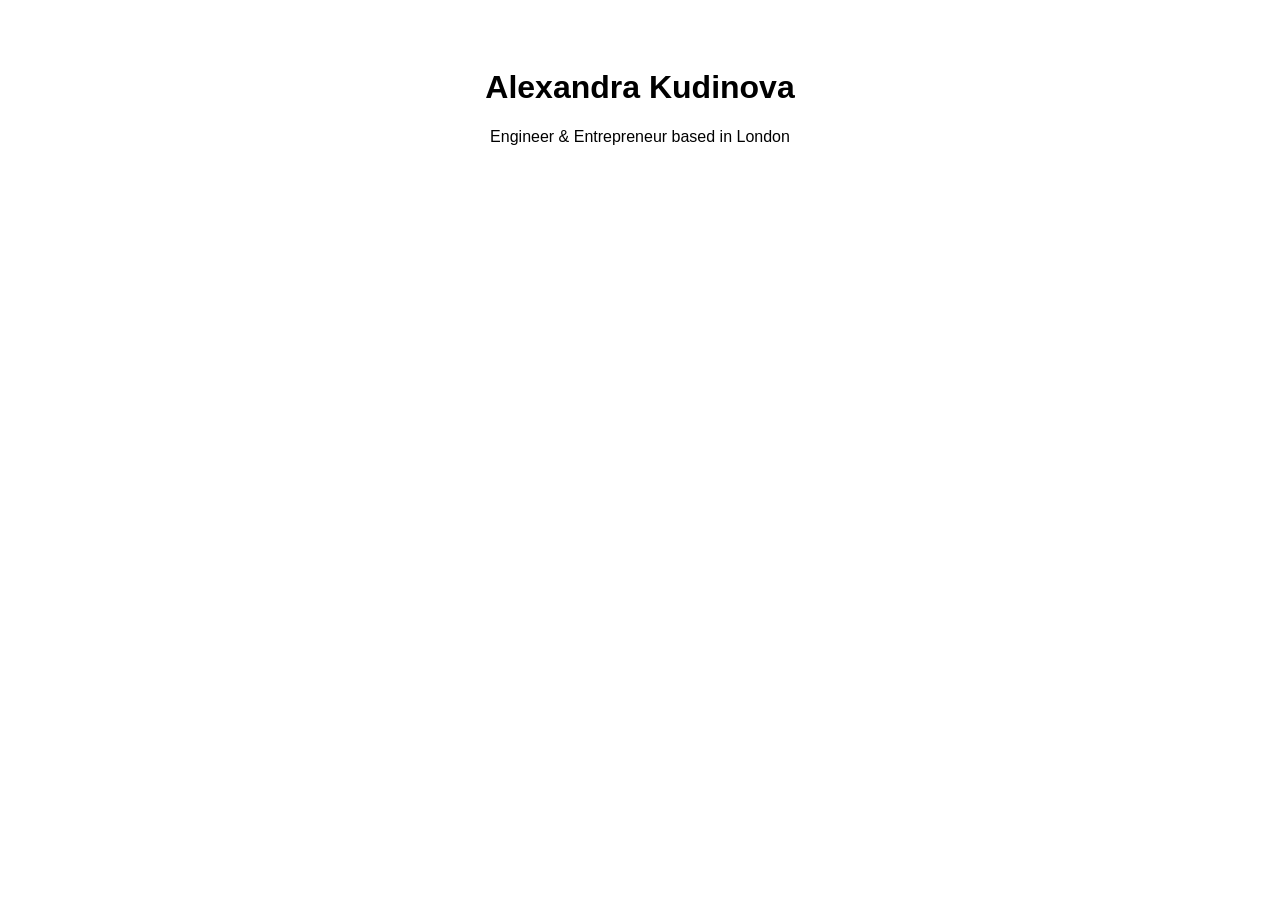
==== index.html @ 19066bff "f" ====
<!DOCTYPE html>
<html lang="en">
  <head>
    <meta charset="UTF-8" />
    <meta name="viewport" content="width=device-width, initial-scale=1.0" />
    <title>Alexandra Kudinova Portfolio</title>
    <link rel="stylesheet" href="style.css" />
  </head>

  <body>
    <h1>Alexandra Kudinova</h1>
    <p>Engineer & Entrepreneur based in London</p>
  </body>
</html>
---- style.css ----
body {
  font-family: Arial, sans-serif;
  text-align: center;
  padding: 40px;
}
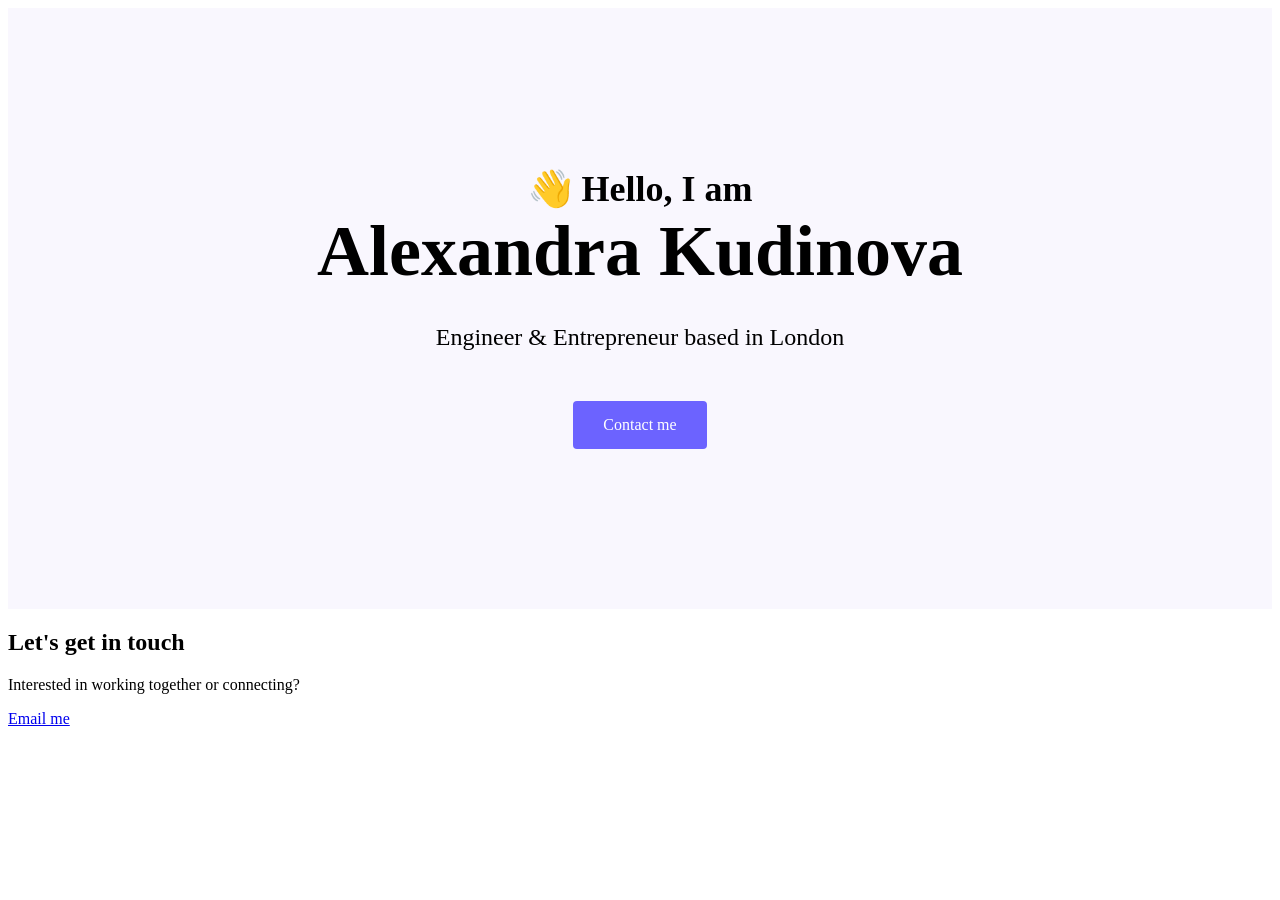
==== commit f4c7dbe1: "hero" ====
--- a/index.html
+++ b/index.html
@@ -3,12 +3,36 @@
   <head>
     <meta charset="UTF-8" />
     <meta name="viewport" content="width=device-width, initial-scale=1.0" />
-    <title>Alexandra Kudinova Portfolio</title>
+
+    <title>Alexandra Kudinova | Engineer & Entrepreneur</title>
+
+    <meta
+      name="description"
+      content="Alexandra Kudinova is an engineer and entrepreneur based in London."
+    />
+
     <link rel="stylesheet" href="style.css" />
   </head>
 
   <body>
-    <h1>Alexandra Kudinova</h1>
-    <p>Engineer & Entrepreneur based in London</p>
+    <section class="hero">
+      <p>👋 Hello, I am</p>
+
+      <h1>Alexandra Kudinova</h1>
+
+      <h2>Engineer & Entrepreneur based in London</h2>
+
+      <a href="#contact" class="btn-branding">Contact me</a>
+    </section>
+
+    <section id="contact">
+      <h2>Let's get in touch</h2>
+
+      <p>
+        Interested in working together or connecting?
+      </p>
+
+      <a href="mailto:hello@example.com">Email me</a>
+    </section>
   </body>
 </html>
--- a/style.css
+++ b/style.css
@@ -1,5 +1,32 @@
-body {
-  font-family: Arial, sans-serif;
+.hero {
+  background: #f9f7fe;
   text-align: center;
-  padding: 40px;
+  padding: 160px 20px;
+}
+
+.hero p {
+  font-size: 36px;
+  font-weight: bold;
+  margin: 0;
+}
+
+.hero h1 {
+  font-size: 72px;
+  margin: 0;
+}
+
+.hero h2 {
+  font-size: 24px;
+  font-weight: normal;
+  line-height: 2;
+}
+
+.btn-branding {
+  background: #6c63ff;
+  color: white;
+  padding: 15px 30px;
+  border-radius: 4px;
+  text-decoration: none;
+  display: inline-block;
+  margin-top: 20px;
 }
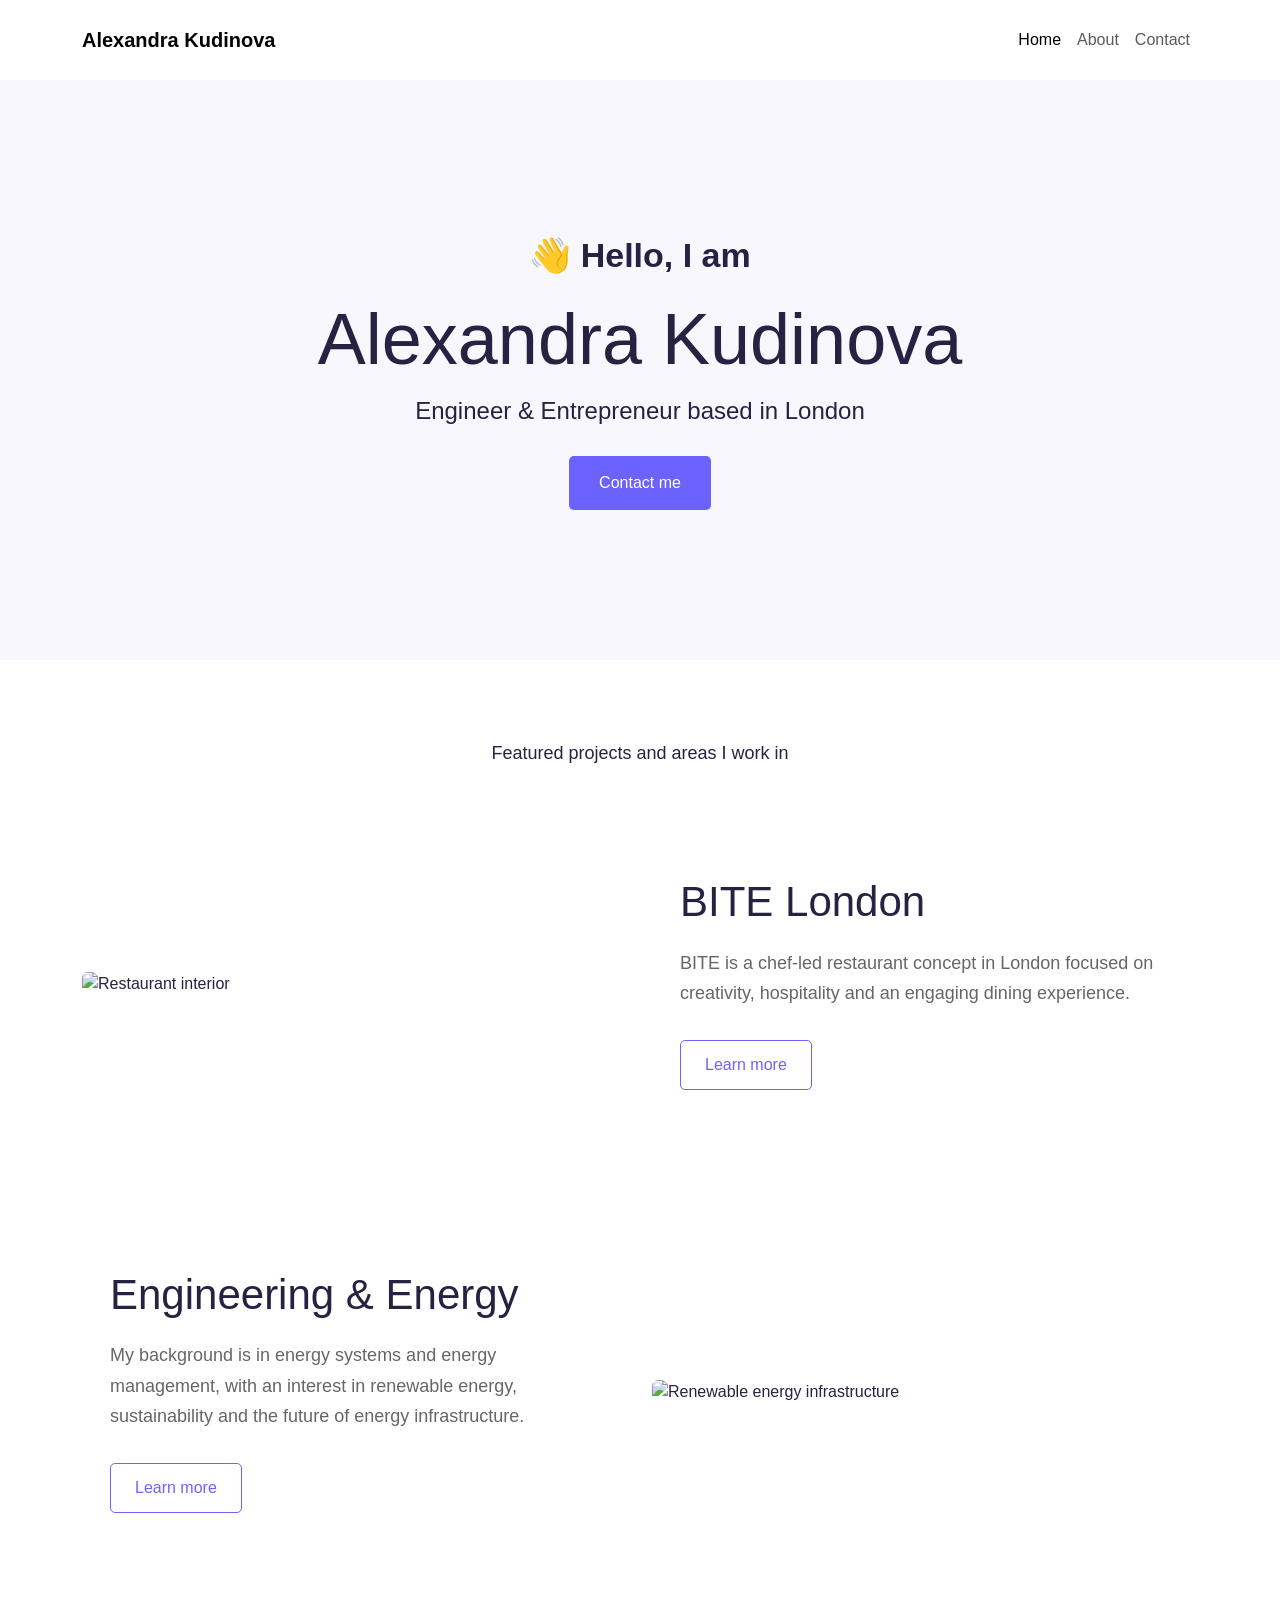
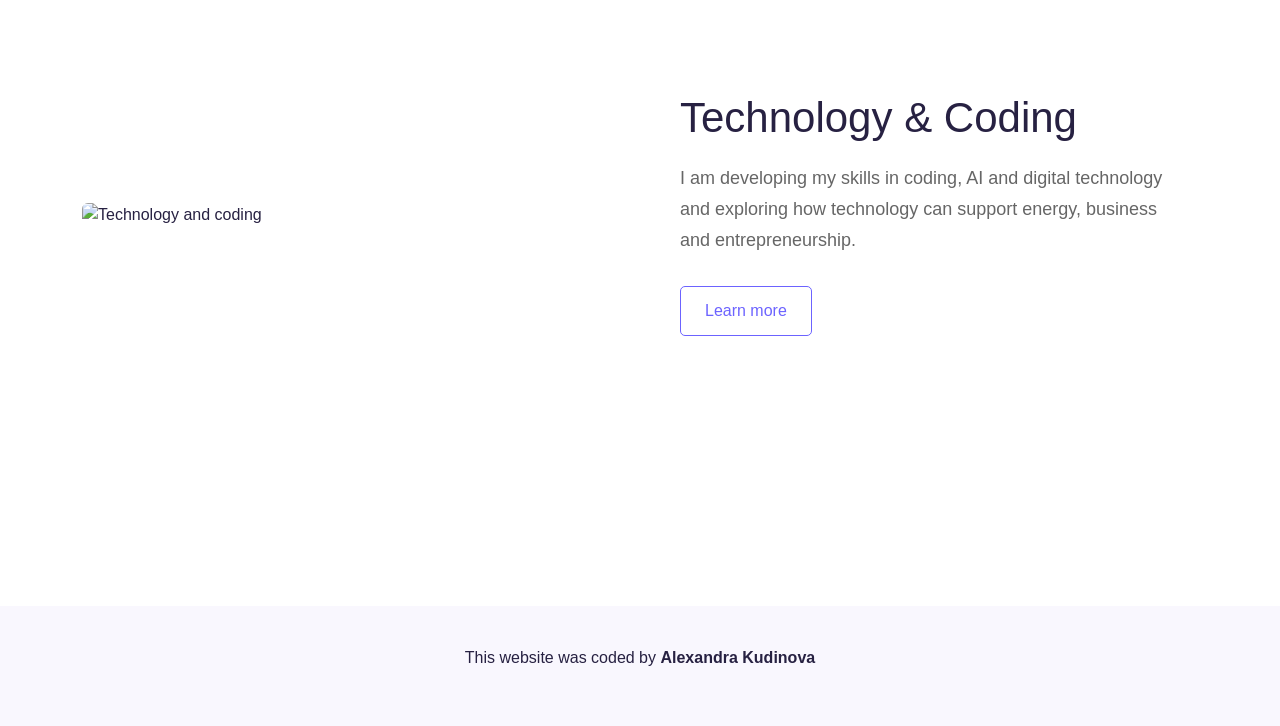
==== commit f200378b: "hero2" ====
--- a/index.html
+++ b/index.html
@@ -8,13 +8,49 @@
 
     <meta
       name="description"
-      content="Alexandra Kudinova is an engineer and entrepreneur based in London."
+      content="Portfolio of Alexandra Kudinova, an engineer and entrepreneur based in London."
+    />
+
+    <link
+      href="https://cdn.jsdelivr.net/npm/bootstrap@5.3.8/dist/css/bootstrap.min.css"
+      rel="stylesheet"
     />
 
     <link rel="stylesheet" href="style.css" />
   </head>
 
   <body>
+    <nav class="navbar navbar-expand-md navbar-light bg-white">
+      <div class="container">
+        <a class="navbar-brand fw-bold" href="index.html">Alexandra Kudinova</a>
+
+        <button
+          class="navbar-toggler"
+          type="button"
+          data-bs-toggle="collapse"
+          data-bs-target="#navbarMenu"
+        >
+          <span class="navbar-toggler-icon"></span>
+        </button>
+
+        <div class="collapse navbar-collapse" id="navbarMenu">
+          <ul class="navbar-nav ms-auto">
+            <li class="nav-item">
+              <a class="nav-link active" href="index.html">Home</a>
+            </li>
+
+            <li class="nav-item">
+              <a class="nav-link" href="about.html">About</a>
+            </li>
+
+            <li class="nav-item">
+              <a class="nav-link" href="contact.html">Contact</a>
+            </li>
+          </ul>
+        </div>
+      </div>
+    </nav>
+
     <section class="hero">
       <p>👋 Hello, I am</p>
 
@@ -22,17 +58,89 @@
 
       <h2>Engineer & Entrepreneur based in London</h2>
 
-      <a href="#contact" class="btn-branding">Contact me</a>
+      <a href="contact.html" class="btn-branding">Contact me</a>
     </section>
 
-    <section id="contact">
-      <h2>Let's get in touch</h2>
-
-      <p>
-        Interested in working together or connecting?
+    <section class="container homepage-content">
+      <p class="text-center featured-intro">
+        Featured projects and areas I work in
       </p>
 
-      <a href="mailto:hello@example.com">Email me</a>
+      <div class="row project-section align-items-center">
+        <div class="col-md-6">
+          <img
+            src="https://images.unsplash.com/photo-1517248135467-4c7edcad34c4"
+            alt="Restaurant interior"
+            class="img-fluid rounded"
+          />
+        </div>
+
+        <div class="col-md-6 project-description">
+          <h2>BITE London</h2>
+
+          <p>
+            BITE is a chef-led restaurant concept in London focused on
+            creativity, hospitality and an engaging dining experience.
+          </p>
+
+          <a href="about.html" class="btn-project">Learn more</a>
+        </div>
+      </div>
+
+      <div class="row project-section align-items-center">
+        <div class="col-md-6 project-description order-2 order-md-1">
+          <h2>Engineering & Energy</h2>
+
+          <p>
+            My background is in energy systems and energy management, with an
+            interest in renewable energy, sustainability and the future of
+            energy infrastructure.
+          </p>
+
+          <a href="about.html" class="btn-project">Learn more</a>
+        </div>
+
+        <div class="col-md-6 order-1 order-md-2">
+          <img
+            src="https://images.unsplash.com/photo-1473341304170-971dccb5ac1e"
+            alt="Renewable energy infrastructure"
+            class="img-fluid rounded"
+          />
+        </div>
+      </div>
+
+      <div class="row project-section align-items-center">
+        <div class="col-md-6">
+          <img
+            src="https://images.unsplash.com/photo-1518770660439-4636190af475"
+            alt="Technology and coding"
+            class="img-fluid rounded"
+          />
+        </div>
+
+        <div class="col-md-6 project-description">
+          <h2>Technology & Coding</h2>
+
+          <p>
+            I am developing my skills in coding, AI and digital technology and
+            exploring how technology can support energy, business and
+            entrepreneurship.
+          </p>
+
+          <a href="about.html" class="btn-project">Learn more</a>
+        </div>
+      </div>
     </section>
+
+    <footer>
+      <p>
+        This website was coded by
+        <strong>Alexandra Kudinova</strong>
+      </p>
+    </footer>
+
+    <script
+      src="https://cdn.jsdelivr.net/npm/bootstrap@5.3.8/dist/js/bootstrap.bundle.min.js"
+    ></script>
   </body>
 </html>
--- a/style.css
+++ b/style.css
@@ -1,32 +1,174 @@
+body {
+  margin: 0;
+  font-family: Arial, sans-serif;
+  color: #272142;
+}
+
+.navbar {
+  padding: 20px 0;
+}
+
 .hero {
   background: #f9f7fe;
   text-align: center;
-  padding: 160px 20px;
+  padding: 150px 20px;
 }
 
 .hero p {
-  font-size: 36px;
+  font-size: 34px;
   font-weight: bold;
   margin: 0;
 }
 
 .hero h1 {
   font-size: 72px;
-  margin: 0;
+  margin: 15px 0;
 }
 
 .hero h2 {
   font-size: 24px;
   font-weight: normal;
-  line-height: 2;
+  margin-bottom: 30px;
 }
 
 .btn-branding {
   background: #6c63ff;
   color: white;
   padding: 15px 30px;
-  border-radius: 4px;
+  border-radius: 5px;
   text-decoration: none;
   display: inline-block;
-  margin-top: 20px;
+}
+
+.homepage-content {
+  padding-top: 80px;
+  padding-bottom: 80px;
+}
+
+.featured-intro {
+  font-size: 18px;
+  margin-bottom: 70px;
+}
+
+.project-section {
+  margin-bottom: 100px;
+}
+
+.project-description {
+  padding: 40px;
+}
+
+.project-description h2 {
+  font-size: 42px;
+  margin-bottom: 20px;
+}
+
+.project-description p {
+  font-size: 18px;
+  line-height: 1.7;
+  color: #666;
+}
+
+.btn-project {
+  display: inline-block;
+  margin-top: 15px;
+  padding: 12px 24px;
+  border: 1px solid #6c63ff;
+  border-radius: 5px;
+  color: #6c63ff;
+  text-decoration: none;
+}
+
+.page-header {
+  background: #f9f7fe;
+  text-align: center;
+  padding: 90px 20px;
+}
+
+.page-header h1 {
+  font-size: 56px;
+}
+
+.page-header p {
+  font-size: 20px;
+}
+
+.about-content {
+  padding-top: 80px;
+  padding-bottom: 80px;
+}
+
+.about-text {
+  padding: 40px;
+}
+
+.about-text h2 {
+  font-size: 40px;
+  margin-bottom: 25px;
+}
+
+.about-text p {
+  font-size: 18px;
+  line-height: 1.7;
+  color: #666;
+}
+
+.contact-page {
+  text-align: center;
+  padding: 80px 20px;
+}
+
+.contact-page h2 {
+  margin-top: 30px;
+}
+
+.contact-page a {
+  color: #6c63ff;
+}
+
+footer {
+  text-align: center;
+  padding: 40px 20px;
+  background: #f9f7fe;
+  margin-top: 50px;
+}
+
+@media (max-width: 768px) {
+  .hero {
+    padding: 80px 20px;
+  }
+
+  .hero h1 {
+    font-size: 42px;
+  }
+
+  .hero p {
+    font-size: 25px;
+  }
+
+  .hero h2 {
+    font-size: 19px;
+  }
+
+  .project-description {
+    text-align: center;
+    padding: 30px 10px;
+  }
+
+  .project-description h2 {
+    font-size: 32px;
+  }
+
+  .project-section {
+    margin-bottom: 60px;
+  }
+
+  .page-header h1 {
+    font-size: 42px;
+  }
+
+  .about-text {
+    text-align: center;
+    padding: 30px 10px;
+  }
 }
